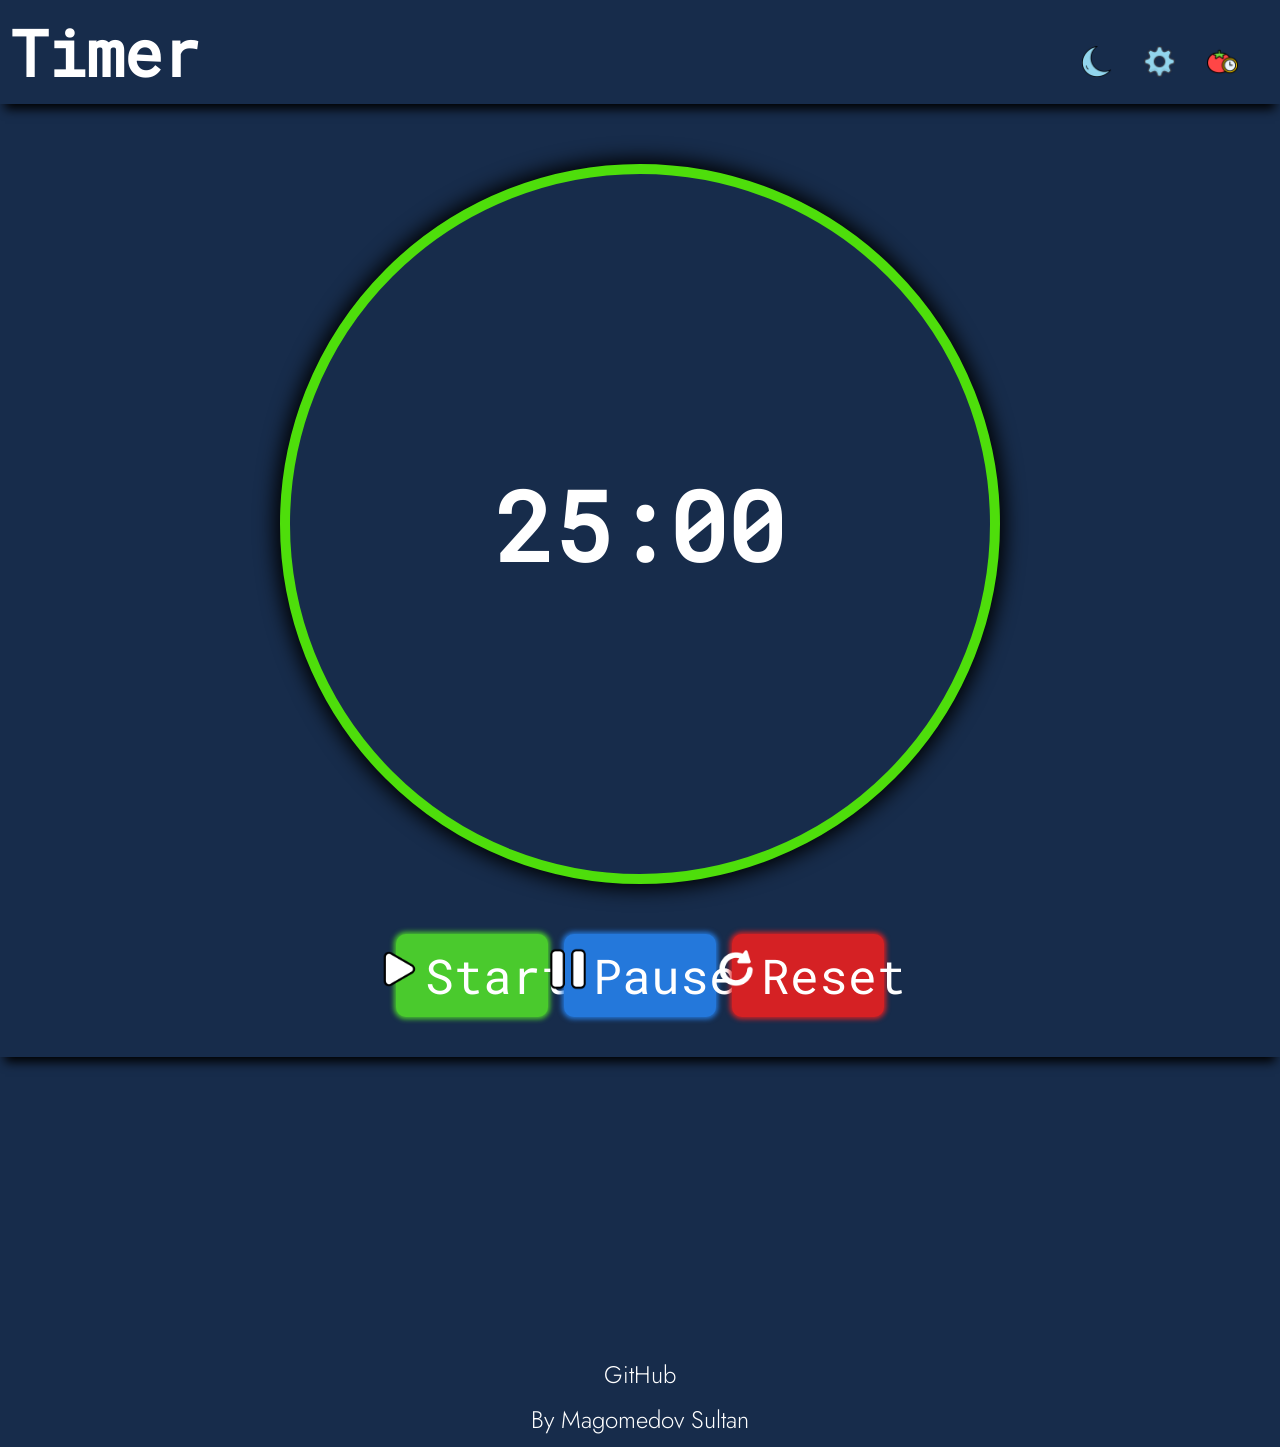
==== index.html @ a2b41477 "create footer" ====
<!DOCTYPE html>
<html lang="en">
<head>
    <meta charset="UTF-8">
    <meta name="viewport" content="width=device-width, initial-scale=1.0">
    <title>Timer</title>
    <link rel="stylesheet" href="css/timer.css">
</head>
<body>
    <header class="header">
        <span>Timer</span>
        <div class="header_buttons" >
            <a href="">
                <img src="src/img/moon.png" alt="" title="Переключить тему">
            </a>
            <a href="">
                <img src="src/img/gear.png" alt="" title="Настройки">
            </a>
            <a href="">
                <img src="src/img/pomodoro-technique.png" alt="" title="Помодоро таймер">
            </a>
        </div>
    </header>
    <main class="main">
        <div class="main_timer timer-start">
            <span>25:00</span>
        </div>
        <div class="main_timer-buttons">
            <button class="main_button start">
                <img class="main_button-icon" src="src/img/play.png" alt="">
                Start
            </button>
            <button class="main_button pause">
                <img class="main_button-icon" src="src/img/pause-button.png" alt="">
                Pause
            </button>
            <button class="main_button reset">
                <img class="main_button-icon" src="src/img/reset.png" alt="">
                Reset
            </button>
        </div>
    </main>
    <footer class="footer">
        <div class="footer_info">
            <a href="">GitHub</a>
            <span>By Magomedov Sultan</span>
        </div>
    </footer>
</body>
</html>
---- css/timer.css ----
@font-face {
    font-family: "main-font";
    src: url('/src/fonts/RobotoMono-Regular.ttf') format(truetype);
}

@font-face {
    font-family: "second-font";
    src: url('/src/fonts/Jost-Light.ttf') format(truetype);
}

body {
    margin: 0;
    padding: 0;
    background-color: #172c4b;

    --text-color-light: white;
    --text-size-main: 4rem;
    --text-size-second: 2rem;
    --box-shadow-dark: 0px 10px 10px -5px black;
    --box-shadow-light: 1px 1px 20px 10px white;
    --backgroung-color-dark: #172c4b;
}

body::-webkit-scrollbar {
    display: none;
}

.header {
    background-color: #172c4b;
    color: var(--text-color-light);
    font-size: var(--text-size-main);
    font-family: "main-font";
    font-weight: bold;
    display: flex;
    align-items: center;
    justify-content: space-between;
    box-shadow: var(--box-shadow-dark);
    padding: 10px;
    margin-bottom: 50px;
}

.header span {
    transition: 0.5s;
}
.header span:hover {
    font-size: 4.5rem;
    transition: 0.5s;
    margin: -1rem;
}


.header_buttons {
    width: 15%;
    display: flex;
    align-items: center;
    justify-content: space-between;
    
}

.header_buttons a {
    width: 100%;
    margin-right: 2rem;
}

.header_buttons a img {
    width: 100%;
    transition: 0.5s;
}

.header_buttons img:hover {
    width: 5rem;
    transition: 0.5s;
    margin: -1rem;
}

.main {
    display: flex;
    align-items: center;
    justify-content: center;
    flex-direction: column;
    margin-bottom: 50px;
    box-shadow: var(--box-shadow-dark);
    padding: 10px;
}

.main_timer {
    display: flex;
    align-items: center;
    justify-content: center;
    width: 700px;
    height: 700px;
    background-color: var(--backgroung-color-dark);
    border: 10px solid #4ede0b;
    box-shadow: 0 0 20px 5px black;
    border-radius: 50%;
    font-size: 6rem;
    font-family: "main-font";
    font-weight: bold;
    color: var(--text-color-light);
}

.timer-start {
    animation: lighthing 2s infinite ;
}


.main_timer-buttons {
    width: 40%;
    display: flex;
    align-items: center;
    justify-content: space-around;
    margin-top: 50px;
    font-family: "second-font";
    padding-bottom: 30px;
}

.main_button {
    width: 30%;
    font-size: 3rem;
    border-radius: 10px;
    padding: 10px;
    display: flex;
    align-self: center;
    justify-content: center;
    transition: 0.5s;
    border: none;
    font-family: "main-font";
    color: var(--text-color-light);
}

.main_button:active {
    opacity: 0.3;
}

.main_button-icon {
    width: 50px;
}

.start {
    background-color: #4aca2d;
    box-shadow: 0 0 5px 2px #4aca2d;
}

.pause {
    background-color: #2478db;
    box-shadow: 0 0 5px 2px #2478db;
}

.reset {
    background-color: #d52124;
    box-shadow: 0 0 5px 2px #d52124;
}

.footer {
    margin-top: 300px;
    display: flex;
    align-items: center;
    justify-content: center;
}

.footer_info a {
    transition: 0.5s;
}

.footer_info a:hover {
    font-size: 2rem;
    transition: 0.5s;
    margin: 0;
}

.footer_info, .footer_info a{
    color: var(--text-color-light);
    font-family: "second-font";
    display: flex;
    align-items: center;
    justify-content: center;
    flex-direction: column;
    margin-bottom: 10px;
    text-decoration: none;
    font-size: 1.5rem;
}


@keyframes lighthing {
    0% {
        box-shadow: 0;
    }
    
    50% {
        box-shadow: 0 0 10px 2px #4ede0b;
    }

    100% {
        box-shadow: 0;
    }
}
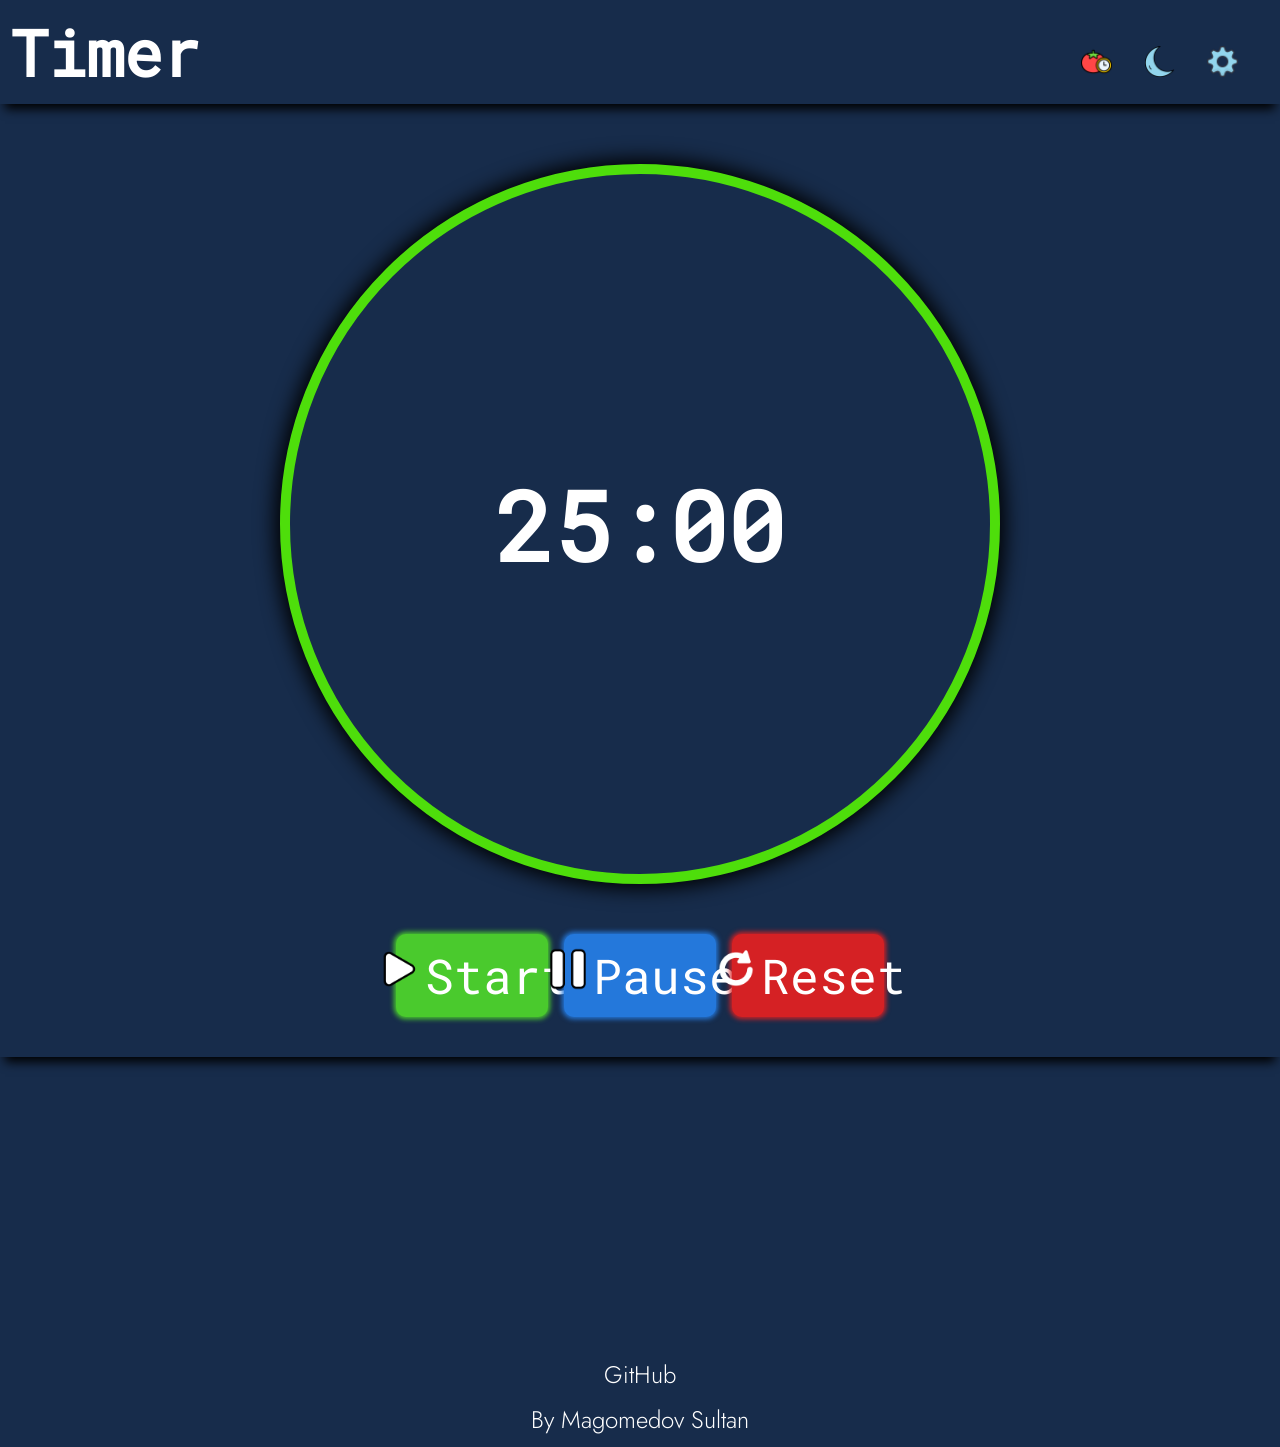
==== commit 5e8073e6: "fix button speed animation" ====
--- a/index.html
+++ b/index.html
@@ -11,18 +11,18 @@
         <span>Timer</span>
         <div class="header_buttons" >
             <a href="">
+                <img src="src/img/pomodoro-technique.png" alt="" title="Помодоро таймер">
+            </a>
+            <a href="">
                 <img src="src/img/moon.png" alt="" title="Переключить тему">
             </a>
             <a href="">
                 <img src="src/img/gear.png" alt="" title="Настройки">
             </a>
-            <a href="">
-                <img src="src/img/pomodoro-technique.png" alt="" title="Помодоро таймер">
-            </a>
         </div>
     </header>
     <main class="main">
-        <div class="main_timer timer-start">
+        <div class="main_timer">
             <span>25:00</span>
         </div>
         <div class="main_timer-buttons">
@@ -42,7 +42,7 @@
     </main>
     <footer class="footer">
         <div class="footer_info">
-            <a href="">GitHub</a>
+            <a href="https://github.com/SultanVortik/Timer">GitHub</a>
             <span>By Magomedov Sultan</span>
         </div>
     </footer>
--- a/css/timer.css
+++ b/css/timer.css
@@ -122,7 +122,7 @@
     display: flex;
     align-self: center;
     justify-content: center;
-    transition: 0.5s;
+    transition: 0.1s;
     border: none;
     font-family: "main-font";
     color: var(--text-color-light);
@@ -130,6 +130,7 @@
 
 .main_button:active {
     opacity: 0.3;
+    transition: 0.1s;
 }
 
 .main_button-icon {
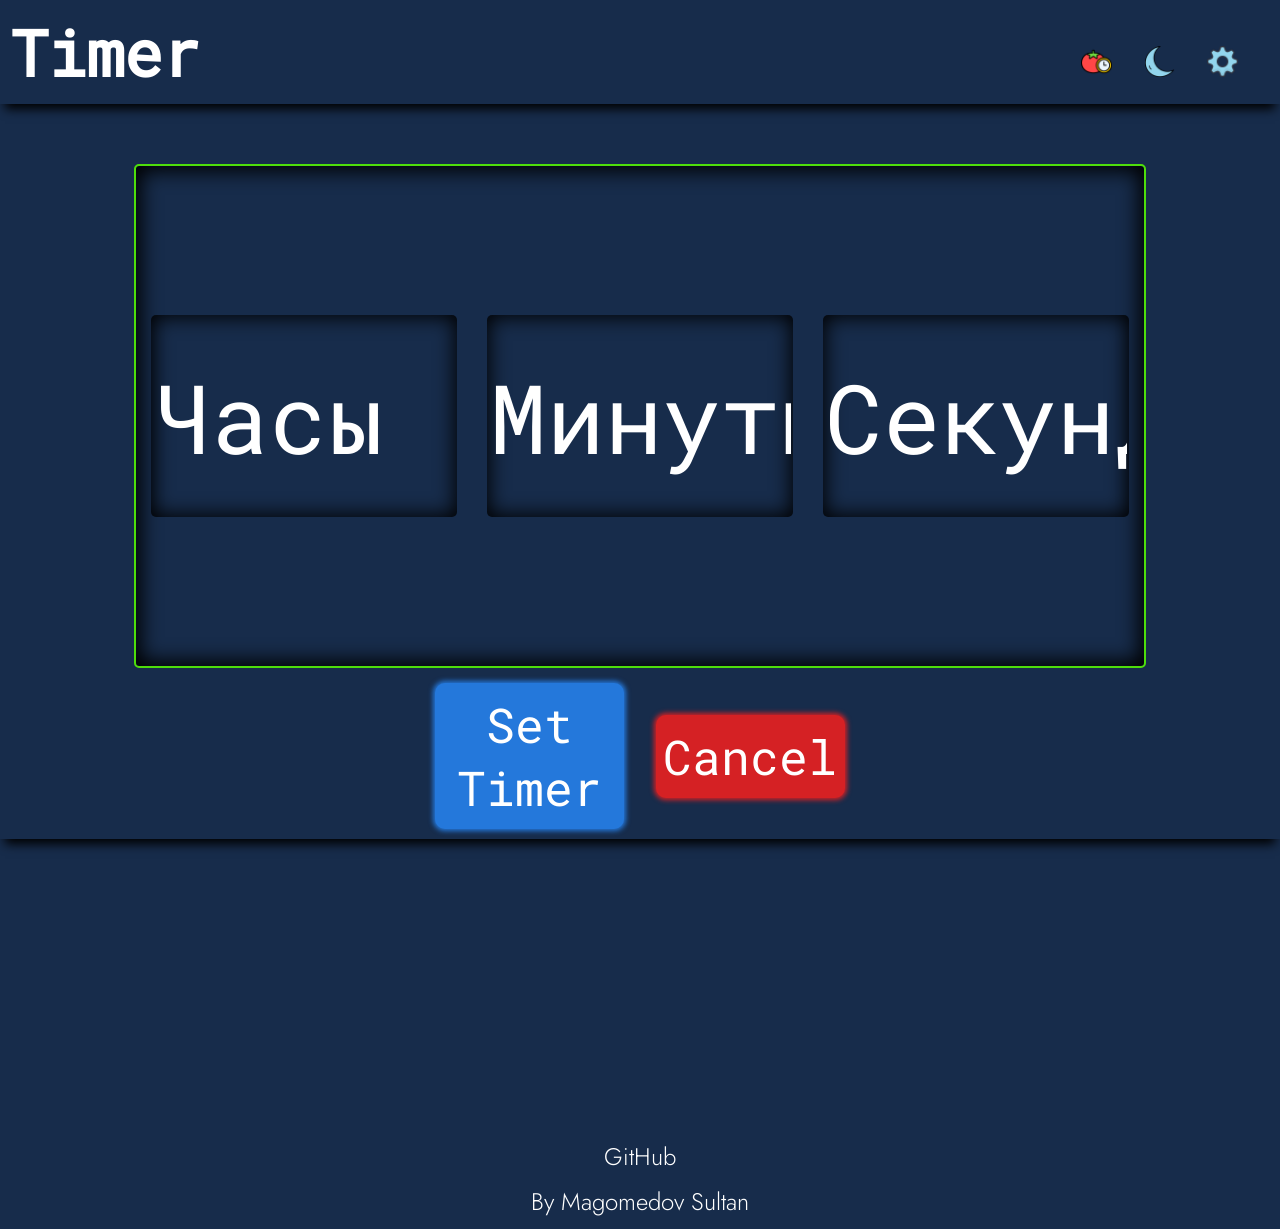
==== commit a3a80db0: "fix bug loaded main page" ====
--- a/index.html
+++ b/index.html
@@ -3,12 +3,13 @@
 <head>
     <meta charset="UTF-8">
     <meta name="viewport" content="width=device-width, initial-scale=1.0">
-    <title>Timer</title>
     <link rel="stylesheet" href="css/timer.css">
+    <link rel="stylesheet" href="css/set-time.css">
+    <title>Set Time</title>
 </head>
 <body>
     <header class="header">
-        <span>Timer</span>
+        <a href="index.html">Timer</a>
         <div class="header_buttons" >
             <a href="">
                 <img src="src/img/pomodoro-technique.png" alt="" title="Помодоро таймер">
@@ -22,22 +23,14 @@
         </div>
     </header>
     <main class="main">
-        <div class="main_timer">
-            <span>25:00</span>
+        <div class="main_input-time-container">   
+            <input type="number" placeholder="Часы" class="main_input">
+            <input type="number" placeholder="Минуты" class="main_input">
+            <input type="number" placeholder="Секунды" class="main_input">
         </div>
-        <div class="main_timer-buttons">
-            <button class="main_button start">
-                <img class="main_button-icon" src="src/img/play.png" alt="">
-                Start
-            </button>
-            <button class="main_button pause">
-                <img class="main_button-icon" src="src/img/pause-button.png" alt="">
-                Pause
-            </button>
-            <button class="main_button reset">
-                <img class="main_button-icon" src="src/img/reset.png" alt="">
-                Reset
-            </button>
+        <div class="main_set-time-buttons">
+            <button class="main_button margin-right set-timer">Set Timer</button>
+            <button class="main_button cancel">Cancel</button>
         </div>
     </main>
     <footer class="footer">
--- a/css/timer.css
+++ b/css/timer.css
@@ -12,13 +12,11 @@
     margin: 0;
     padding: 0;
     background-color: #172c4b;
-
     --text-color-light: white;
     --text-size-main: 4rem;
     --text-size-second: 2rem;
     --box-shadow-dark: 0px 10px 10px -5px black;
     --box-shadow-light: 1px 1px 20px 10px white;
-    --backgroung-color-dark: #172c4b;
 }
 
 body::-webkit-scrollbar {
@@ -39,10 +37,12 @@
     margin-bottom: 50px;
 }
 
-.header span {
+.header a {
     transition: 0.5s;
+    text-decoration: none;
+    color: var(--text-color-light);
 }
-.header span:hover {
+.header a:hover {
     font-size: 4.5rem;
     transition: 0.5s;
     margin: -1rem;
@@ -126,6 +126,7 @@
     border: none;
     font-family: "main-font";
     color: var(--text-color-light);
+    cursor: pointer;
 }
 
 .main_button:active {
@@ -142,12 +143,12 @@
     box-shadow: 0 0 5px 2px #4aca2d;
 }
 
-.pause {
+.pause, .set-timer {
     background-color: #2478db;
     box-shadow: 0 0 5px 2px #2478db;
 }
 
-.reset {
+.reset, .cancel {
     background-color: #d52124;
     box-shadow: 0 0 5px 2px #d52124;
 }
--- a/css/set-time.css
+++ b/css/set-time.css
@@ -0,0 +1,62 @@
+.main_input-time-container {
+    display: flex;
+    align-items: center;
+    justify-content: space-around;
+    width: 80%;
+    height: 500px;
+    border: 2px solid #4ede0b;
+    box-shadow: inset 0 0 20px 5px black;
+    border-radius: 5px;
+    transition: 0.5s;
+}
+
+.main_input-time-container:hover {
+    transition: 0.5s;
+    box-shadow: 0 0 20px 2px #4ede0b;
+}
+
+.main_input {
+    width: 30%;
+    height: 200px;
+    background-color: transparent;
+    font-family: "main-font";
+    font-size: 6rem;
+    border: none;
+    transition: 0.5s;
+    border-radius: 5px;
+    color: var(--text-color-light);
+    font-family: "main-font";
+    box-shadow: inset 0 0 20px 2px black;
+}
+
+.main_input:hover {
+    transition: 0.5s;
+    box-shadow: 0 0 20px 2px #4ede0b;
+}
+
+.main_input:focus {
+    outline: none;
+    border-color: #4ede0b;
+}
+
+.main_input::placeholder {
+    color: white;
+}
+
+.main_input::-webkit-outer-spin-button,
+.main_input::-webkit-inner-spin-button {
+  -webkit-appearance: none;
+  margin: 0;
+}
+
+.main_set-time-buttons {
+    margin-top: 15px;
+    width: 50%;
+    display: flex;
+    align-items: center;
+    justify-content: center;
+}
+
+.margin-right {
+    margin-right: 5%
+}
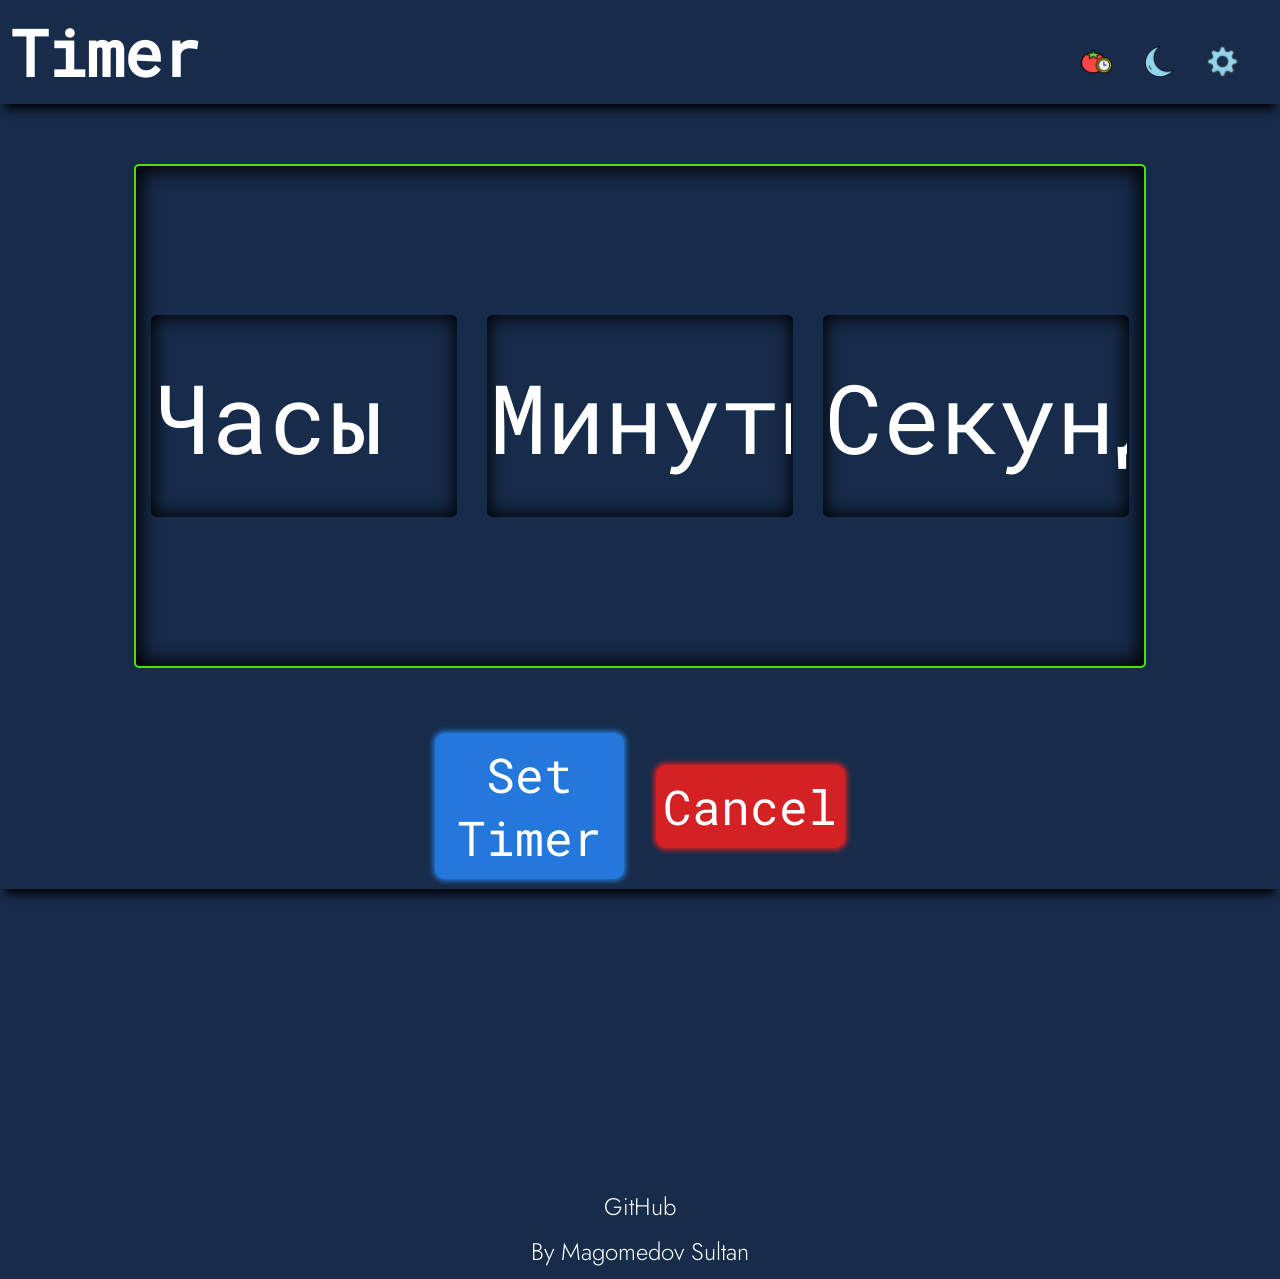
==== commit 74bab0c9: "add function save input value" ====
--- a/index.html
+++ b/index.html
@@ -5,13 +5,13 @@
     <meta name="viewport" content="width=device-width, initial-scale=1.0">
     <link rel="stylesheet" href="css/timer.css">
     <link rel="stylesheet" href="css/set-time.css">
-    <title>Set Time</title>
+    <title>Timer</title>
 </head>
 <body>
     <header class="header">
-        <a href="index.html">Timer</a>
+        <a href="index.html" class="header_title">Timer</a>
         <div class="header_buttons" >
-            <a href="">
+            <a href="pomodoro-timer.html">
                 <img src="src/img/pomodoro-technique.png" alt="" title="Помодоро таймер">
             </a>
             <a href="">
@@ -24,12 +24,12 @@
     </header>
     <main class="main">
         <div class="main_input-time-container">   
-            <input type="number" placeholder="Часы" class="main_input">
-            <input type="number" placeholder="Минуты" class="main_input">
-            <input type="number" placeholder="Секунды" class="main_input">
+            <input type="number" id="hours" required max="" placeholder="Часы" class="main_input">
+            <input type="number" id="minutes" required max="60" placeholder="Минуты" class="main_input">
+            <input type="number" id="seconds" required max="60" placeholder="Секунды" class="main_input">
         </div>
         <div class="main_set-time-buttons">
-            <button class="main_button margin-right set-timer">Set Timer</button>
+            <button class="main_button margin-right set-timer" id="set-timer-btn">Set Timer</button>
             <button class="main_button cancel">Cancel</button>
         </div>
     </main>
@@ -39,5 +39,6 @@
             <span>By Magomedov Sultan</span>
         </div>
     </footer>
+    <script src="js/set_time.js"></script>
 </body>
 </html>
--- a/css/timer.css
+++ b/css/timer.css
@@ -37,12 +37,12 @@
     margin-bottom: 50px;
 }
 
-.header a {
+.header_title {
     transition: 0.5s;
     text-decoration: none;
     color: var(--text-color-light);
 }
-.header a:hover {
+.header_title:hover {
     font-size: 4.5rem;
     transition: 0.5s;
     margin: -1rem;
--- a/css/set-time.css
+++ b/css/set-time.css
@@ -8,11 +8,31 @@
     box-shadow: inset 0 0 20px 5px black;
     border-radius: 5px;
     transition: 0.5s;
+    margin-bottom: 50px;
 }
+
+
 
 .main_input-time-container:hover {
     transition: 0.5s;
     box-shadow: 0 0 20px 2px #4ede0b;
+}
+
+.main_pomodoro-button {
+    background-color: transparent;
+    font-size: 8rem;
+    width: 30%;
+    font-family: "second-font";
+    color: var(--text-color-light);
+    border: 2px solid #4ede0b;
+    box-shadow: inset 0 0 20px 5px black;
+    border-radius: 5px;
+    transition: 0.5s;
+}
+
+.main_pomodoro-button:active {
+    opacity: 0.3;
+    transition: 0.1s;
 }
 
 .main_input {
@@ -27,6 +47,10 @@
     color: var(--text-color-light);
     font-family: "main-font";
     box-shadow: inset 0 0 20px 2px black;
+}
+
+.max-width {
+    width: 100%;
 }
 
 .main_input:hover {
@@ -59,4 +83,14 @@
 
 .margin-right {
     margin-right: 5%
+}
+
+.main_title {
+    background-image: url('../src/img/pomodoro-texture.jpg');
+    background-size: cover;
+    font-family: "main-font";
+    font-size: var(--text-size-main);
+    -webkit-background-clip: text;
+    background-clip: text;
+    color: transparent; 
 }
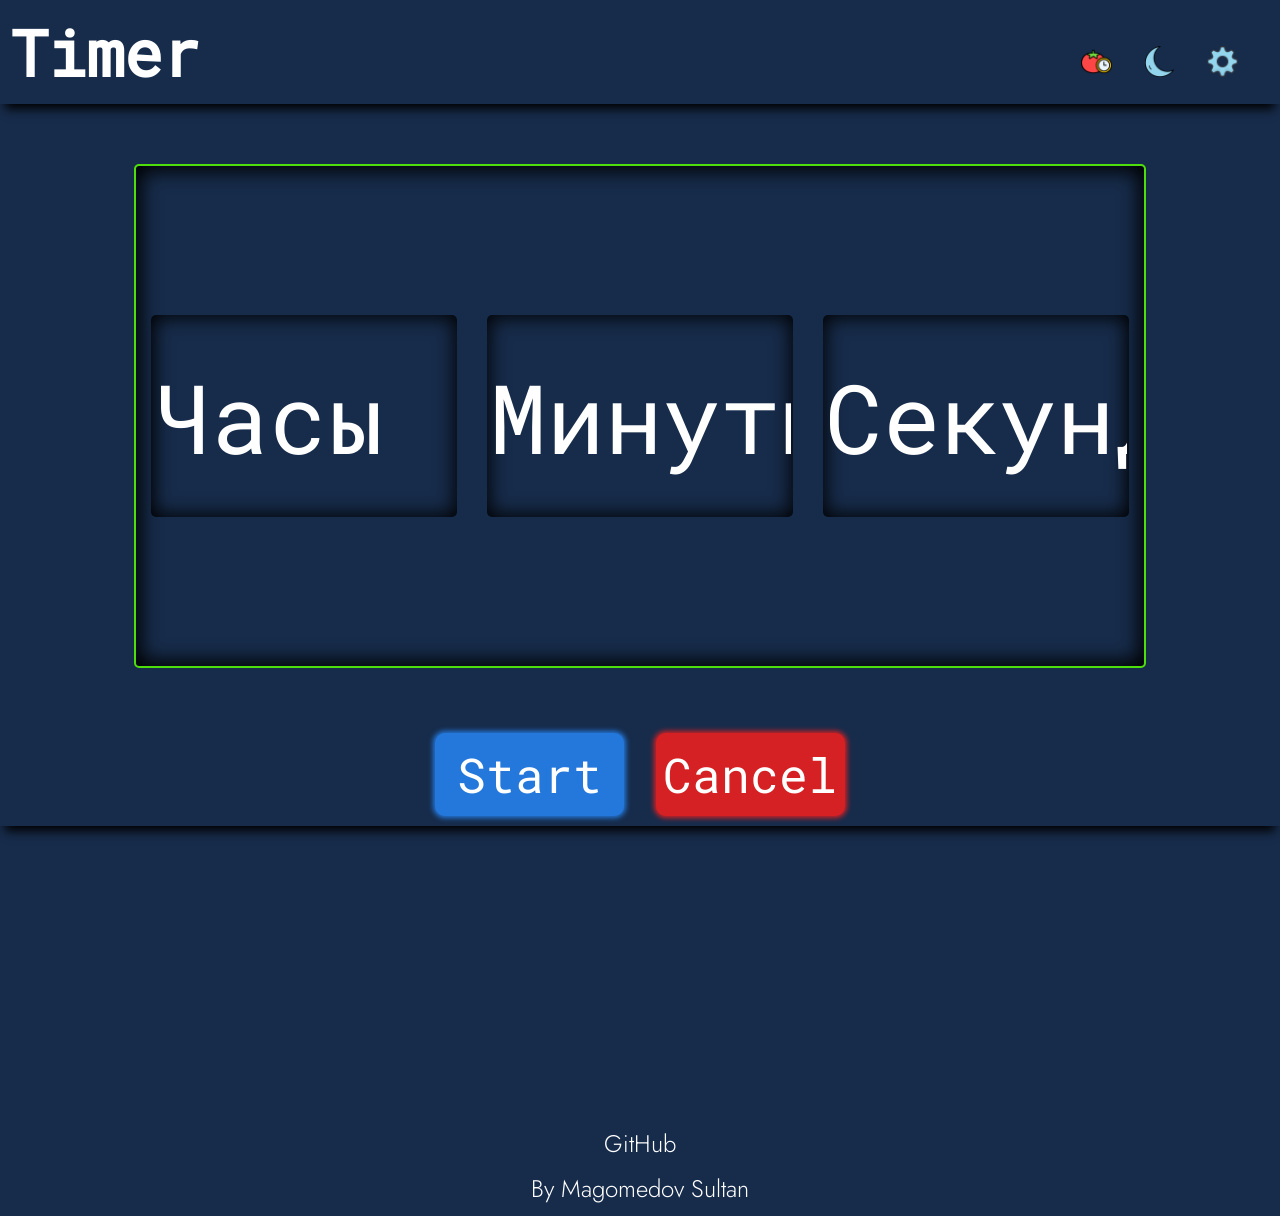
==== commit 6e86b35b: "fix bug set time page" ====
--- a/index.html
+++ b/index.html
@@ -29,7 +29,7 @@
             <input type="number" id="seconds" required max="60" placeholder="Секунды" class="main_input">
         </div>
         <div class="main_set-time-buttons">
-            <button class="main_button margin-right set-timer" id="set-timer-btn">Set Timer</button>
+            <button class="main_button margin-right set-timer" id="set-timer-btn">Start</button>
             <button class="main_button cancel">Cancel</button>
         </div>
     </main>
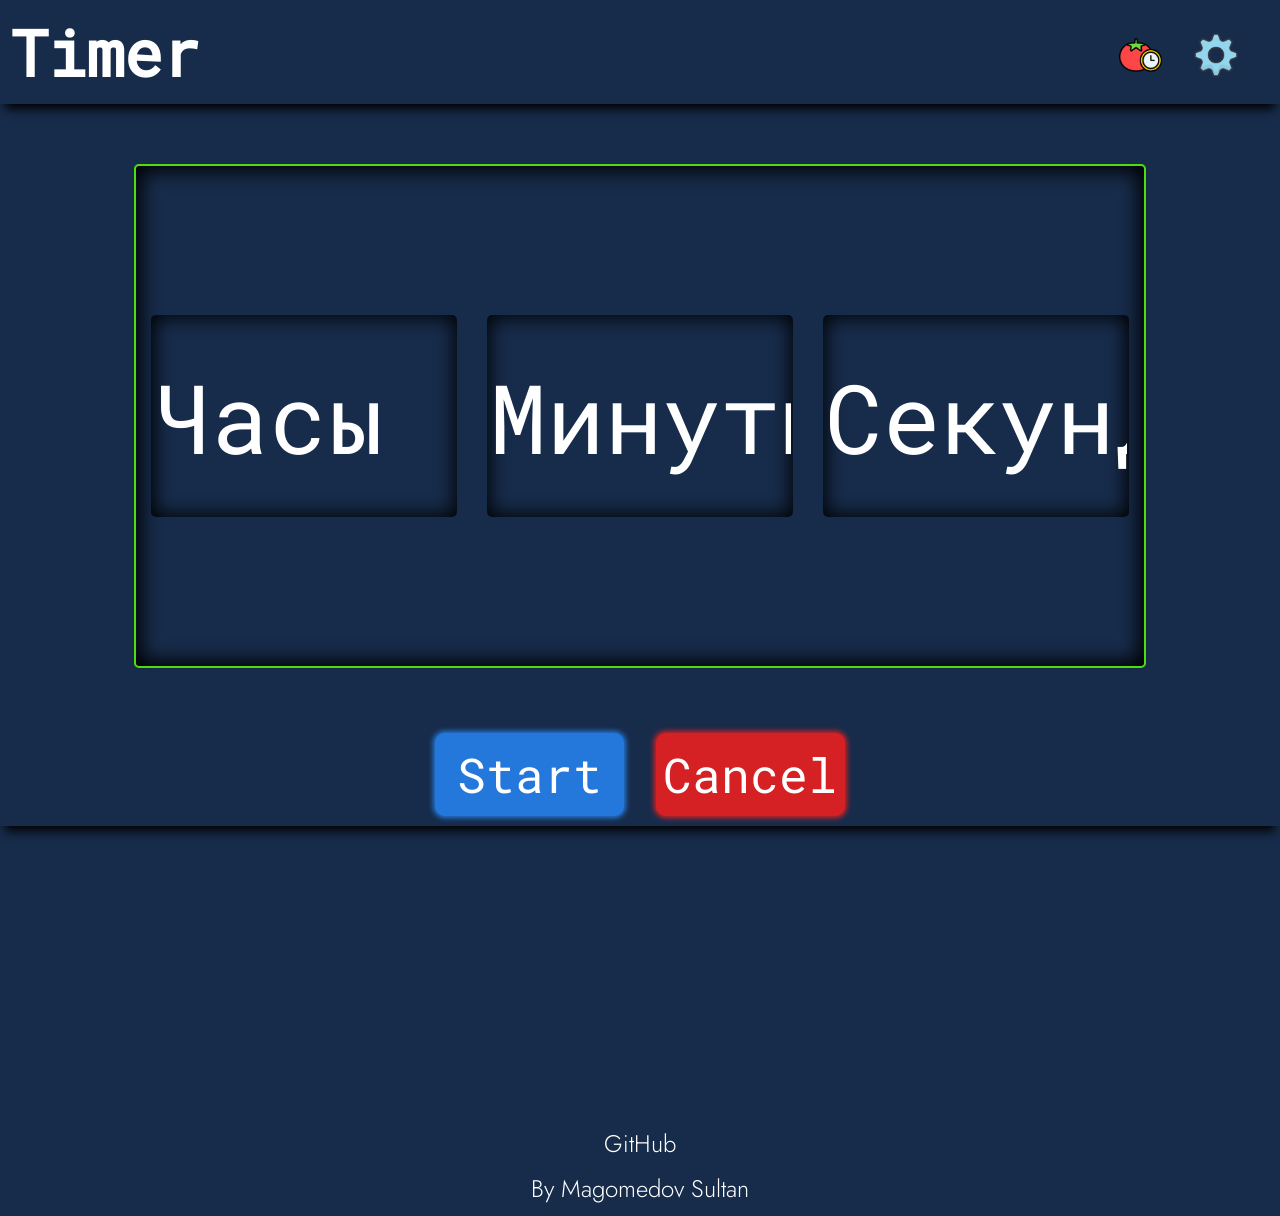
==== commit 36b08507: "Create settings page" ====
--- a/index.html
+++ b/index.html
@@ -14,10 +14,7 @@
             <a href="pomodoro-timer.html">
                 <img src="src/img/pomodoro-technique.png" alt="" title="Помодоро таймер">
             </a>
-            <a href="">
-                <img src="src/img/moon.png" alt="" title="Переключить тему">
-            </a>
-            <a href="">
+            <a href="settings.html">
                 <img src="src/img/gear.png" alt="" title="Настройки">
             </a>
         </div>
--- a/css/timer.css
+++ b/css/timer.css
@@ -50,7 +50,7 @@
 
 
 .header_buttons {
-    width: 15%;
+    width: 12%;
     display: flex;
     align-items: center;
     justify-content: space-between;
@@ -68,7 +68,7 @@
 }
 
 .header_buttons img:hover {
-    width: 5rem;
+    width: 6rem;
     transition: 0.5s;
     margin: -1rem;
 }
@@ -99,6 +99,15 @@
     color: var(--text-color-light);
 }
 
+.display-center {
+    display: flex;
+    align-items: center;
+    justify-content: center;
+    flex-direction: column;
+}
+
+
+
 .timer-start {
     animation: lighthing 2s infinite ;
 }
@@ -138,6 +147,48 @@
     width: 50px;
 }
 
+.main_settings {
+    display: flex;
+    align-items: center;
+    justify-content: center;
+    flex-direction: column;
+    padding: 10px;
+    gap: 10px;
+    margin-bottom: 100px;
+}
+
+.settings_el {
+    margin-right: auto;
+    font-family: 'second-font';
+    font-weight: bold;
+    font-size: var(--text-size-second);
+    color: var(--text-color-light);
+}
+
+.settings_el input[type='radio'] {
+    transform: scale(1.5);
+    margin: 10px;
+}
+
+.settings_el select {
+    font-family: 'second-font';
+    font-size: var(--text-size-second);
+    background-color: transparent;
+    border: none;
+    font-weight: bold;
+    color: var(--text-color-light);
+}
+
+.settings_el select option {
+    background-color: #172c4b;
+}
+
+.settings-title {
+    color: var(--text-color-light);
+    font-family: 'main-font';
+    font-size: var(--text-size-main);
+}
+
 .start {
     background-color: #4aca2d;
     box-shadow: 0 0 5px 2px #4aca2d;
@@ -181,6 +232,7 @@
     text-decoration: none;
     font-size: 1.5rem;
 }
+
 
 
 @keyframes lighthing {
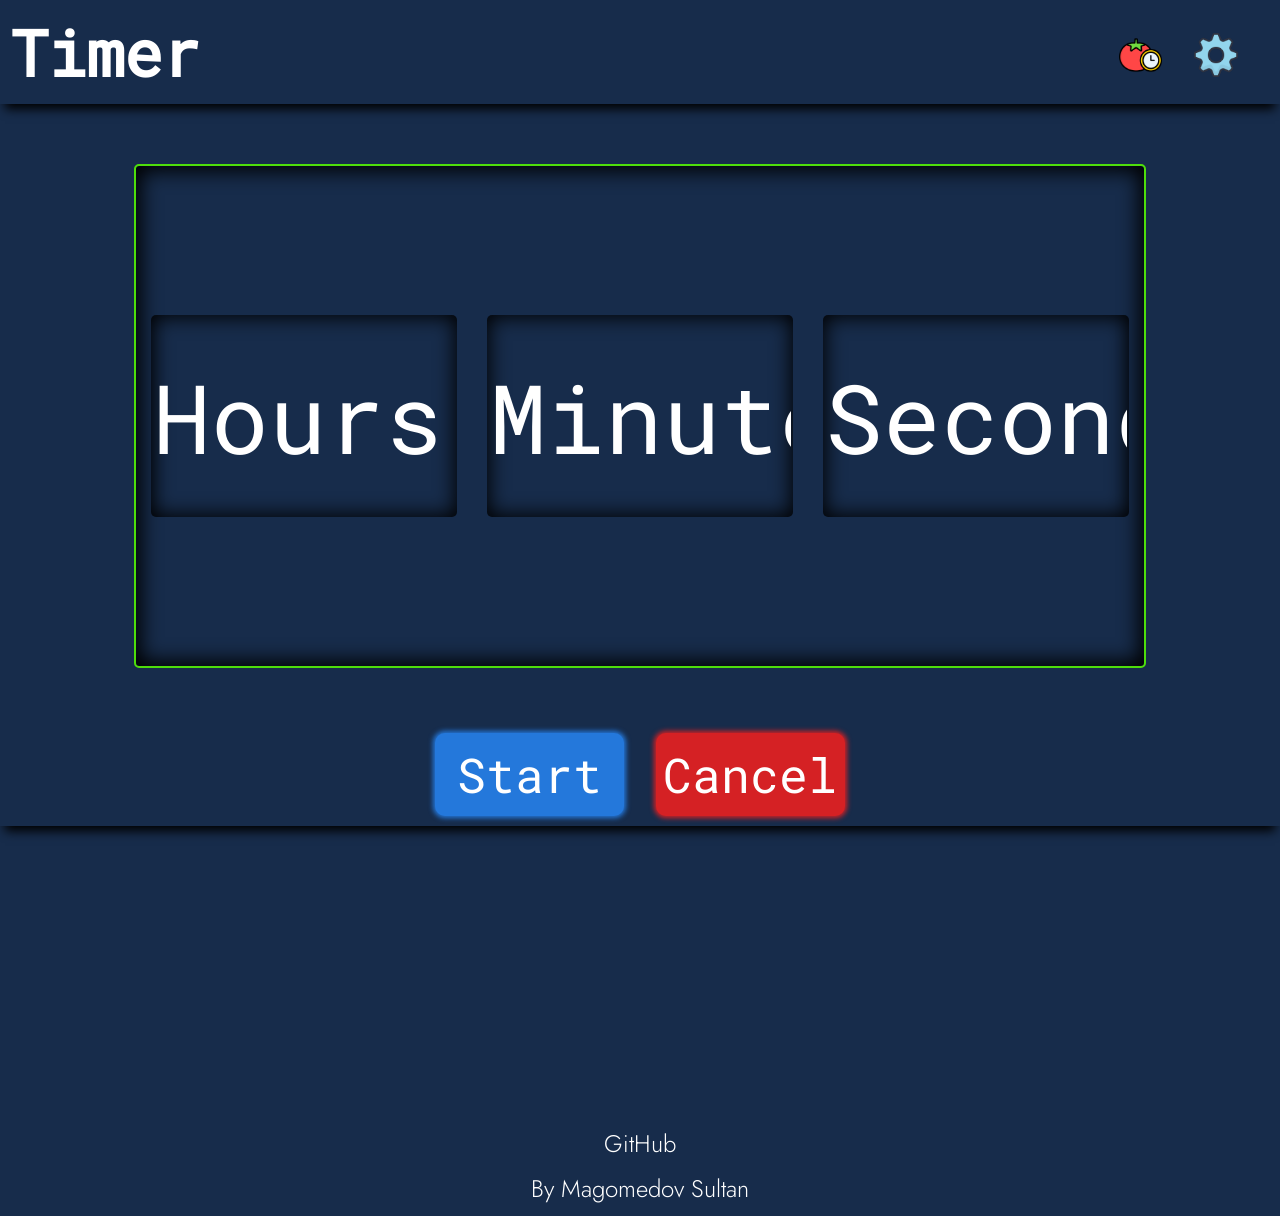
==== commit 6c5ea10c: "Full work app" ====
--- a/index.html
+++ b/index.html
@@ -21,9 +21,9 @@
     </header>
     <main class="main">
         <div class="main_input-time-container">   
-            <input type="number" id="hours" required max="" placeholder="Часы" class="main_input">
-            <input type="number" id="minutes" required max="60" placeholder="Минуты" class="main_input">
-            <input type="number" id="seconds" required max="60" placeholder="Секунды" class="main_input">
+            <input type="number" id="hours" required max="" placeholder="Hours" class="main_input">
+            <input type="number" id="minutes" required max="60" placeholder="Minutes" class="main_input">
+            <input type="number" id="seconds" required max="60" placeholder="Seconds" class="main_input">
         </div>
         <div class="main_set-time-buttons">
             <button class="main_button margin-right set-timer" id="set-timer-btn">Start</button>
@@ -36,6 +36,6 @@
             <span>By Magomedov Sultan</span>
         </div>
     </footer>
-    <script src="js/set_time.js"></script>
+    <script type="module" src="js/set_time.js" ></script>
 </body>
 </html>
--- a/css/timer.css
+++ b/css/timer.css
@@ -24,7 +24,6 @@
 }
 
 .header {
-    background-color: #172c4b;
     color: var(--text-color-light);
     font-size: var(--text-size-main);
     font-family: "main-font";
--- a/css/set-time.css
+++ b/css/set-time.css
@@ -64,7 +64,7 @@
 }
 
 .main_input::placeholder {
-    color: white;
+    color: var(--text-color-light);
 }
 
 .main_input::-webkit-outer-spin-button,
